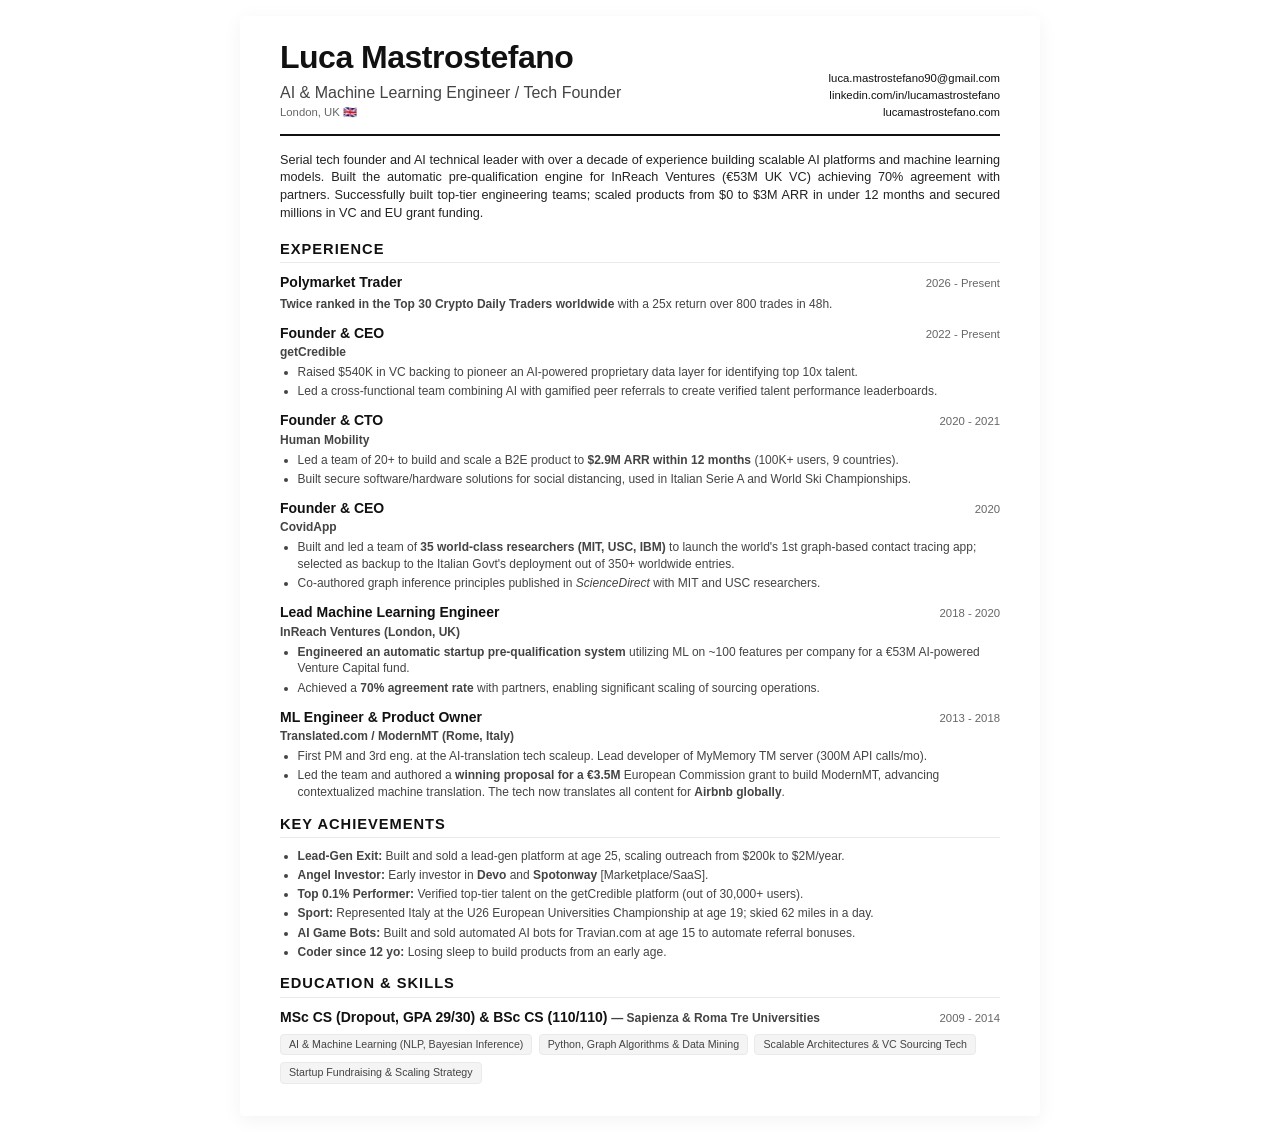
==== Luca_Mastrostefano_CV.html @ 87ac3a5f "personal website" ====
<!DOCTYPE html>
<html lang="en">

<head>
    <meta charset="UTF-8">
    <title>Luca Mastrostefano - CV</title>
    <style>
        :root {
            --primary: #111;
            --secondary: #444;
            --accent: #2563eb;
            --text-main: #222;
            --text-muted: #666;
            --border: #eaeaea;
        }

        @import url('https://fonts.googleapis.com/css2?family=Inter:wght@400;500;600;700&display=swap');

        * {
            box-sizing: border-box;
            margin: 0;
            padding: 0;
        }

        body {
            font-family: 'Inter', -apple-system, BlinkMacSystemFont, "Segoe UI", Roboto, sans-serif;
            color: var(--text-main);
            line-height: 1.4;
            background: #fff;
            font-size: 10pt;
            margin: 0;
            -webkit-font-smoothing: antialiased;
        }

        /* A4 aspect ratio & print optimization */
        .cv-container {
            max-width: 800px;
            margin: 1rem auto;
            padding: 1.2rem 2.5rem;
            background: #fff;
            box-shadow: 0 4px 20px rgba(0, 0, 0, 0.05);
            border-radius: 4px;
        }

        @media print {
            body {
                background: #fff;
                font-size: 9pt;
            }

            .cv-container {
                margin: 0;
                padding: 0;
                box-shadow: none;
                max-width: 100%;
            }

            @page {
                size: A4;
                margin: 0.8cm 1.2cm;
            }

            a {
                text-decoration: none;
                color: var(--primary);
            }
        }

        header {
            border-bottom: 2px solid var(--primary);
            padding-bottom: 0.8rem;
            margin-bottom: 1rem;
            display: flex;
            justify-content: space-between;
            align-items: flex-end;
        }

        .header-content h1 {
            font-size: 24pt;
            font-weight: 700;
            letter-spacing: -0.5px;
            margin-bottom: 0.1rem;
            color: var(--primary);
        }

        .header-content .subtitle {
            font-size: 12pt;
            font-weight: 500;
            color: var(--secondary);
        }

        .header-content p {
            font-size: 8.5pt;
            color: var(--text-muted);
            line-height: 1.5;
            font-weight: 500;
        }

        .contact-info {
            text-align: right;
            font-size: 8.5pt;
            color: var(--text-muted);
            line-height: 1.5;
            font-weight: 500;
        }

        .contact-info a {
            color: var(--primary);
            text-decoration: none;
        }

        .section {
            margin-bottom: 0.8rem;
        }

        .section-title {
            font-size: 11pt;
            font-weight: 700;
            text-transform: uppercase;
            letter-spacing: 1px;
            color: var(--primary);
            border-bottom: 1px solid var(--border);
            padding-bottom: 0.2rem;
            margin-bottom: 0.6rem;
        }

        .summary {
            font-size: 9.5pt;
            color: var(--text-main);
            margin-bottom: 1rem;
            text-align: justify;
        }

        .item {
            margin-bottom: 0.7rem;
            page-break-inside: avoid;
        }

        .item-header {
            display: flex;
            justify-content: space-between;
            align-items: baseline;
            margin-bottom: 0.05rem;
        }

        .item-title {
            font-weight: 700;
            font-size: 10.5pt;
            color: var(--primary);
        }

        .item-company {
            font-weight: 600;
            color: var(--secondary);
            font-size: 9pt;
        }

        .item-meta {
            font-size: 8.5pt;
            color: var(--text-muted);
            font-weight: 500;
            white-space: nowrap;
        }

        .item-desc {
            margin-top: 0.2rem;
        }

        .item-desc ul {
            padding-left: 1.1rem;
            margin-top: 0.2rem;
        }

        .item-desc p,
        .item-desc li {
            margin-bottom: 0.15rem;
            color: var(--secondary);
            font-size: 9pt;
        }

        .skills-list {
            display: flex;
            flex-wrap: wrap;
            gap: 0.4rem;
            list-style: none;
            padding: 0;
        }

        .skills-list li {
            background: #f4f4f5;
            padding: 0.15rem 0.5rem;
            border-radius: 4px;
            font-size: 8pt;
            font-weight: 500;
            color: var(--secondary);
            border: 1px solid var(--border);
        }
    </style>
</head>

<body>
    <div class="cv-container">
        <header>
            <div class="header-content">
                <h1>Luca Mastrostefano</h1>
                <div class="subtitle">AI & Machine Learning Engineer / Tech Founder</div>
                <p>London, UK 🇬🇧 </p>
            </div>
            <div class="contact-info">
                <a href="mailto:luca.mastrostefano90@gmail.com">luca.mastrostefano90@gmail.com</a><br>
                <a href="https://linkedin.com/in/lucamastrostefano/"
                    target="_blank">linkedin.com/in/lucamastrostefano</a><br><a href="https://lucamastrostefano.com"
                    target="_blank">lucamastrostefano.com</a>
            </div>
        </header>

        <div class="summary">
            Serial tech founder and AI technical leader with over a decade of experience building scalable AI platforms
            and machine learning models. Built the automatic pre-qualification engine for InReach Ventures (€53M UK VC)
            achieving 70% agreement with partners. Successfully built top-tier engineering teams; scaled products
            from $0 to $3M ARR in under 12 months and secured millions in VC and EU grant funding. </div>

        <div class="section">
            <h2 class="section-title">Experience</h2>

            <div class="item">
                <div class="item-header">
                    <span class="item-title">Polymarket Trader</span>
                    <span class="item-meta">2026 - Present</span>
                </div>
                <div class="item-desc">
                    <p><strong>Twice ranked in the Top 30 Crypto Daily Traders worldwide</strong> with a 25x
                        return
                        over 800 trades in
                        48h.</p>
                </div>
            </div>

            <div class="item">
                <div class="item-header">
                    <span class="item-title">Founder & CEO</span>
                    <span class="item-meta">2022 - Present</span>
                </div>
                <div class="item-company">getCredible</div>
                <div class="item-desc">
                    <ul>
                        <li>Raised $540K in VC backing to pioneer an AI-powered proprietary data layer for
                            identifying top 10x talent.</li>
                        <li>Led a cross-functional team combining AI with gamified peer referrals to
                            create
                            verified talent performance leaderboards.</li>
                    </ul>
                </div>
            </div>

            <div class="item">
                <div class="item-header">
                    <span class="item-title">Founder & CTO</span>
                    <span class="item-meta">2020 - 2021</span>
                </div>
                <div class="item-company">Human Mobility</div>
                <div class="item-desc">
                    <ul>
                        <li>Led a team of 20+ to build and scale a B2E product to
                            <strong>$2.9M ARR within 12
                                months</strong> (100K+ users, 9 countries).
                        </li>
                        <li>Built secure software/hardware solutions for social distancing, used in Italian
                            Serie A and World Ski Championships.</li>
                    </ul>
                </div>
            </div>

            <div class="item">
                <div class="item-header">
                    <span class="item-title">Founder & CEO</span>
                    <span class="item-meta">2020</span>
                </div>
                <div class="item-company">CovidApp</div>
                <div class="item-desc">
                    <ul>
                        <li>Built and led a team of <strong>35 world-class researchers (MIT, USC, IBM)</strong>
                            to launch the world's 1st graph-based contact
                            tracing app; selected as backup to the Italian Govt's deployment out of 350+
                            worldwide entries.</li>
                        <li>Co-authored graph inference principles published in <em>ScienceDirect</em> with MIT
                            and USC researchers.</li>
                    </ul>
                </div>
            </div>

            <div class="item">
                <div class="item-header">
                    <span class="item-title">Lead Machine Learning Engineer</span>
                    <span class="item-meta">2018 - 2020</span>
                </div>
                <div class="item-company">InReach Ventures (London, UK)</div>
                <div class="item-desc">
                    <ul>
                        <li><strong>Engineered an automatic startup pre-qualification system</strong> utilizing
                            ML on ~100
                            features per company for a €53M AI-powered Venture Capital fund.</li>
                        <li>Achieved a <strong>70% agreement rate</strong> with partners, enabling significant
                            scaling of sourcing operations.</li>
                    </ul>
                </div>
            </div>

            <div class="item">
                <div class="item-header">
                    <span class="item-title">ML Engineer & Product Owner</span>
                    <span class="item-meta">2013 - 2018</span>
                </div>
                <div class="item-company">Translated.com / ModernMT (Rome, Italy)</div>
                <div class="item-desc">
                    <ul>
                        <li>First PM and 3rd eng. at the AI-translation tech scaleup. Lead developer of
                            MyMemory TM server (300M API calls/mo).</li>
                        <li>Led the team and authored a <strong>winning proposal for a €3.5M</strong> European
                            Commission grant
                            to build ModernMT, advancing contextualized machine translation. The tech now
                            translates all content for <strong>Airbnb globally</strong>.</li>
                    </ul>
                </div>
            </div>
        </div>

        <div class="section">
            <h2 class="section-title">Key Achievements</h2>
            <div class="item-desc">
                <ul style="margin-top: 0;">
                    <li><strong>Lead-Gen Exit:</strong> Built and sold a lead-gen platform at age 25, scaling
                        outreach from $200k to $2M/year.</li>
                    <li><strong>Angel Investor:</strong> Early investor in <strong>Devo</strong> and
                        <strong>Spotonway</strong> [Marketplace/SaaS].
                    </li>
                    <li><strong>Top 0.1% Performer:</strong> Verified top-tier talent on the getCredible
                        platform (out of 30,000+ users).</li>
                    <li><strong>Sport:</strong> Represented Italy at the U26 European Universities
                        Championship at age 19; skied 62 miles in a day.</li>

                    <li><strong>AI Game Bots:</strong> Built and sold automated AI bots for Travian.com at age
                        15 to automate
                        referral bonuses.</li>
                    <li><strong>Coder since 12 yo:</strong> Losing sleep to build products from an early age.
                    </li>

                </ul>
            </div>
        </div>

        <div class="section">
            <h2 class="section-title">Education & Skills</h2>
            <div class="item"
                style="margin-bottom: 0.4rem; display: flex; justify-content: space-between; align-items: baseline;">
                <div>
                    <span class="item-title">MSc CS (Dropout, GPA 29/30) & BSc CS (110/110)</span>
                    <span class="item-company"> — Sapienza & Roma Tre Universities</span>
                </div>
                <div class="item-meta">2009 - 2014</div>
            </div>
            <ul class="skills-list">
                <li>AI & Machine Learning (NLP, Bayesian Inference)</li>
                <li>Python, Graph Algorithms & Data Mining</li>
                <li>Scalable Architectures & VC Sourcing Tech</li>
                <li>Startup Fundraising & Scaling Strategy</li>
            </ul>
        </div>
    </div>
</body>

</html>
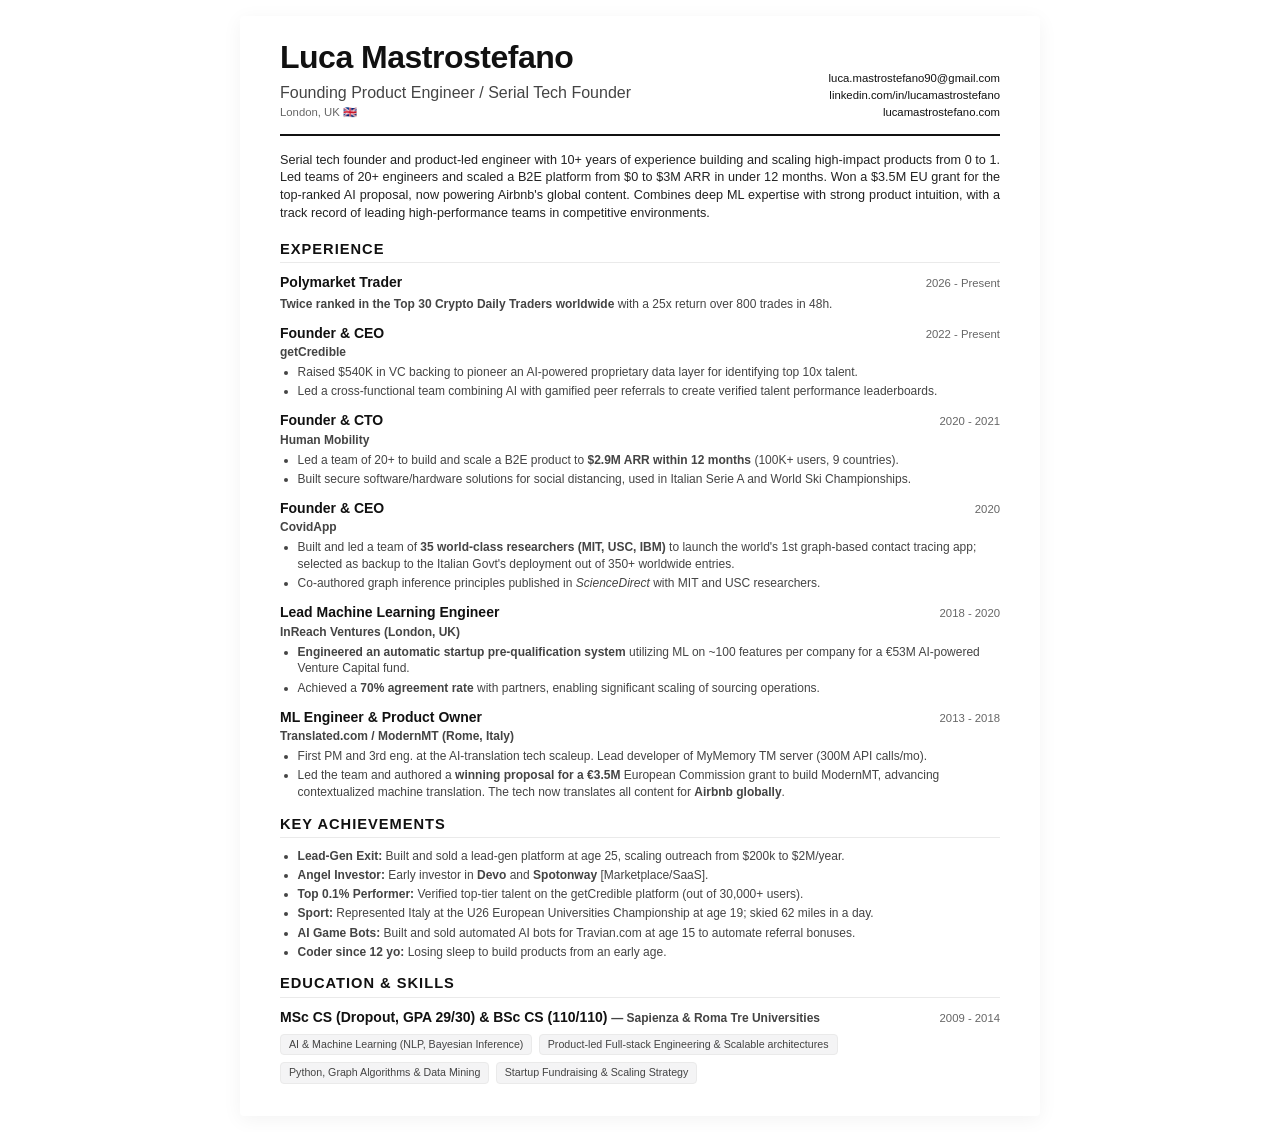
==== commit d36d0c16: "improvements" ====
--- a/Luca_Mastrostefano_CV.html
+++ b/Luca_Mastrostefano_CV.html
@@ -203,7 +203,7 @@
         <header>
             <div class="header-content">
                 <h1>Luca Mastrostefano</h1>
-                <div class="subtitle">AI & Machine Learning Engineer / Tech Founder</div>
+                <div class="subtitle">Founding Product Engineer / Serial Tech Founder</div>
                 <p>London, UK 🇬🇧 </p>
             </div>
             <div class="contact-info">
@@ -215,10 +215,12 @@
         </header>
 
         <div class="summary">
-            Serial tech founder and AI technical leader with over a decade of experience building scalable AI platforms
-            and machine learning models. Built the automatic pre-qualification engine for InReach Ventures (€53M UK VC)
-            achieving 70% agreement with partners. Successfully built top-tier engineering teams; scaled products
-            from $0 to $3M ARR in under 12 months and secured millions in VC and EU grant funding. </div>
+            Serial tech founder and product-led engineer with 10+ years of experience building and scaling high-impact
+            products from 0 to 1. Led teams of 20+ engineers and scaled a B2E platform from $0 to $3M ARR in under 12
+            months. Won a $3.5M EU grant for the top-ranked AI proposal, now powering Airbnb's global content. Combines
+            deep ML expertise with strong product intuition, with a track record of leading high-performance teams in
+            competitive environments.
+        </div>
 
         <div class="section">
             <h2 class="section-title">Experience</h2>
@@ -361,8 +363,8 @@
             </div>
             <ul class="skills-list">
                 <li>AI & Machine Learning (NLP, Bayesian Inference)</li>
+                <li>Product-led Full-stack Engineering & Scalable architectures</li>
                 <li>Python, Graph Algorithms & Data Mining</li>
-                <li>Scalable Architectures & VC Sourcing Tech</li>
                 <li>Startup Fundraising & Scaling Strategy</li>
             </ul>
         </div>
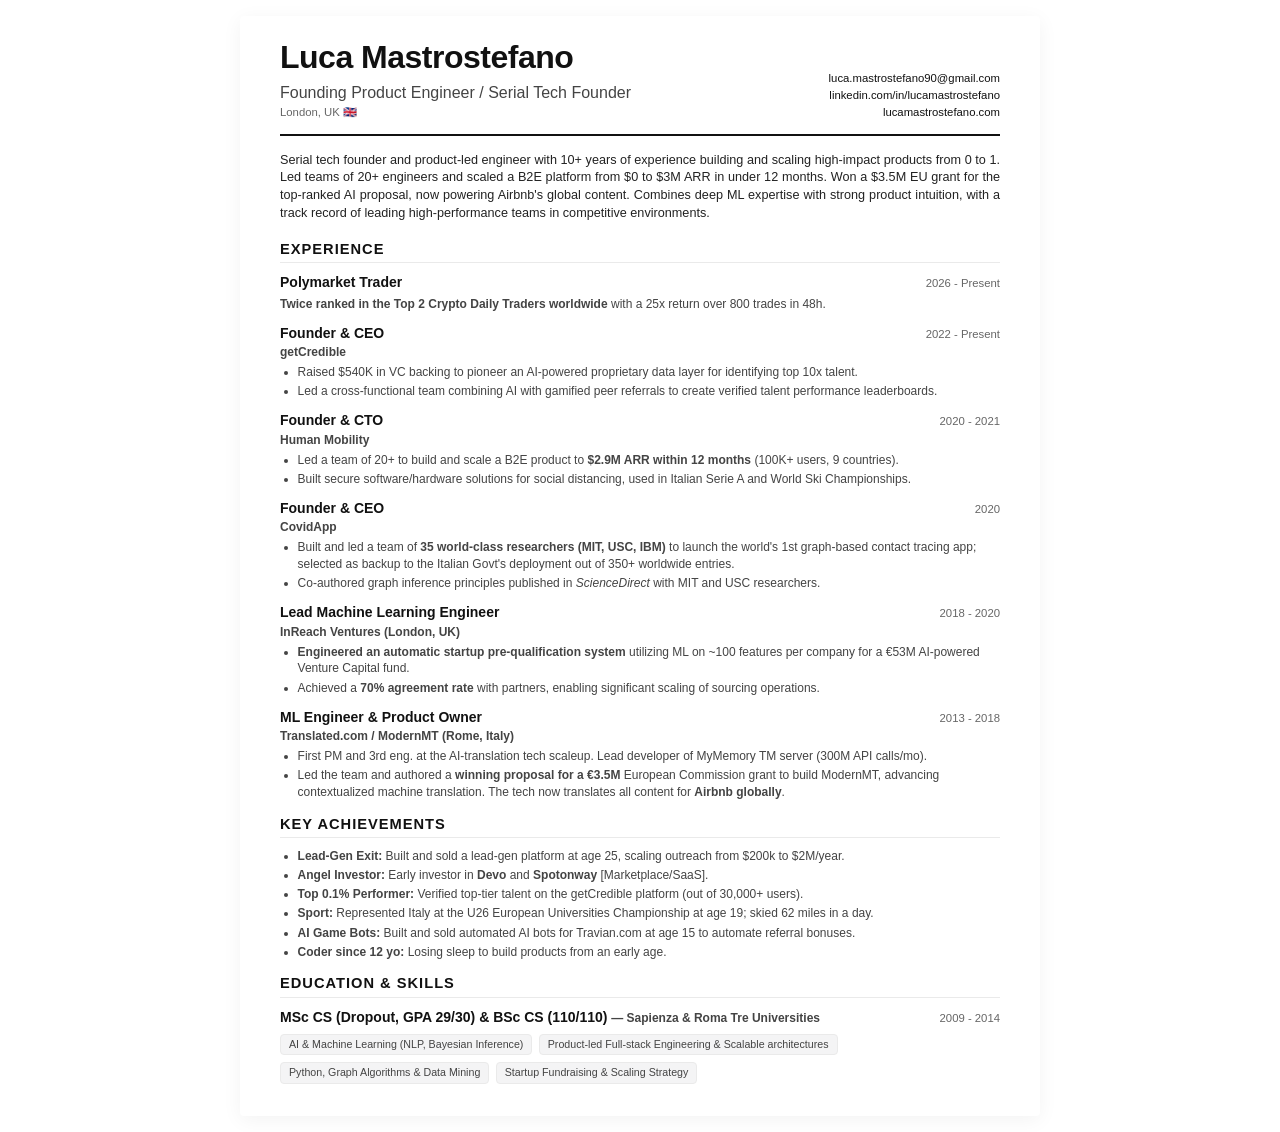
==== commit 12d4ad35: "improvements" ====
--- a/Luca_Mastrostefano_CV.html
+++ b/Luca_Mastrostefano_CV.html
@@ -231,7 +231,7 @@
                     <span class="item-meta">2026 - Present</span>
                 </div>
                 <div class="item-desc">
-                    <p><strong>Twice ranked in the Top 30 Crypto Daily Traders worldwide</strong> with a 25x
+                    <p><strong>Twice ranked in the Top 2 Crypto Daily Traders worldwide</strong> with a 25x
                         return
                         over 800 trades in
                         48h.</p>
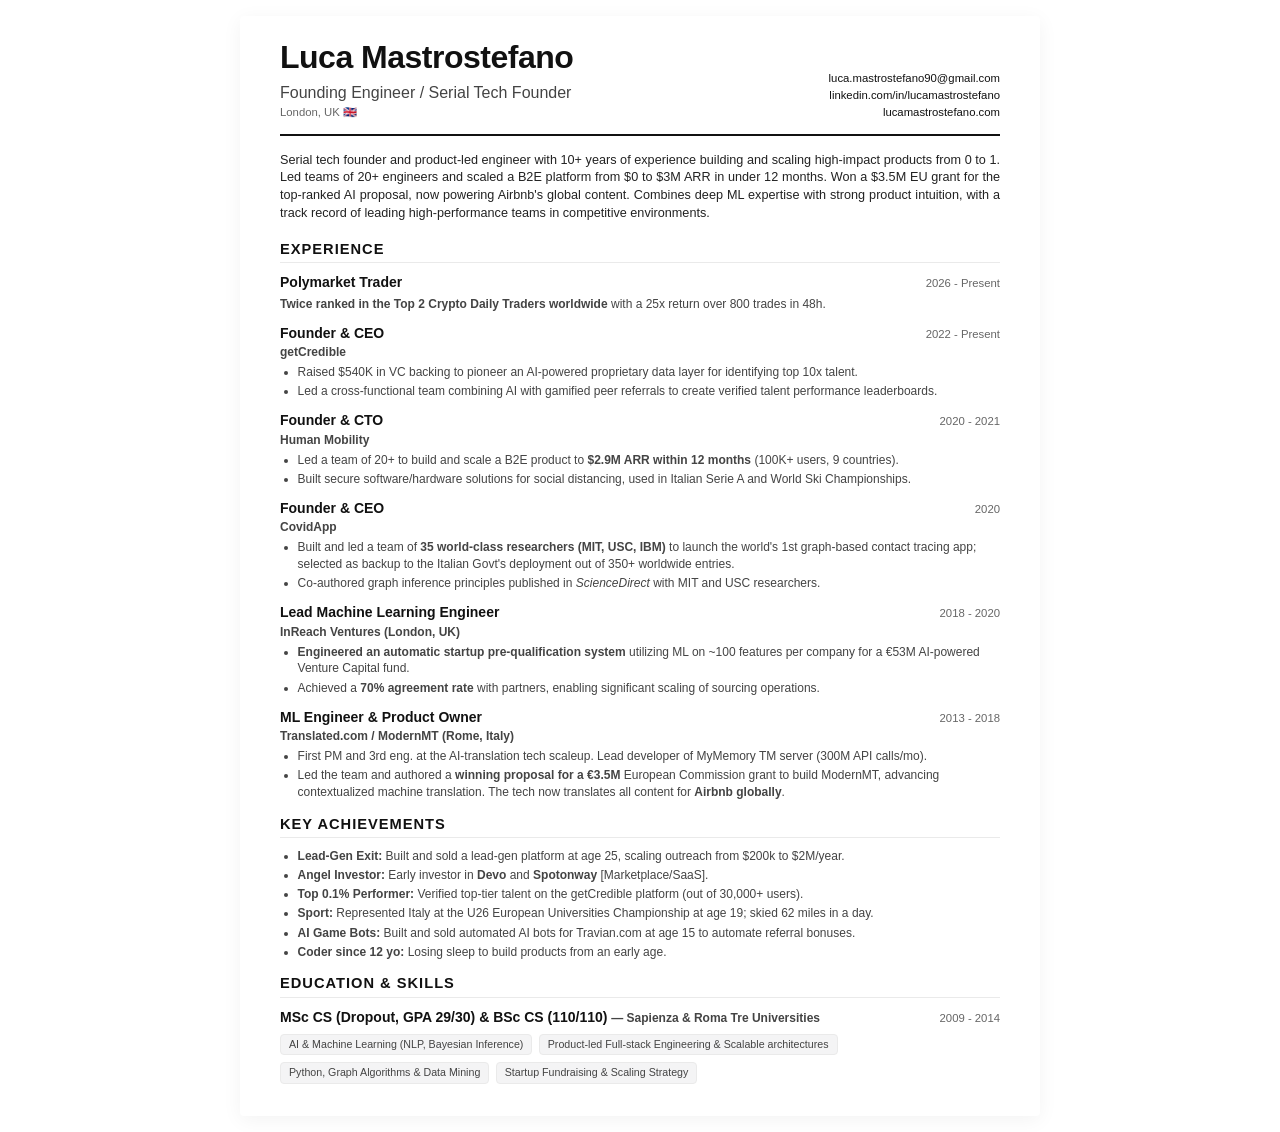
==== commit 2844833b: "improvements" ====
--- a/Luca_Mastrostefano_CV.html
+++ b/Luca_Mastrostefano_CV.html
@@ -203,7 +203,7 @@
         <header>
             <div class="header-content">
                 <h1>Luca Mastrostefano</h1>
-                <div class="subtitle">Founding Product Engineer / Serial Tech Founder</div>
+                <div class="subtitle">Founding Engineer / Serial Tech Founder</div>
                 <p>London, UK 🇬🇧 </p>
             </div>
             <div class="contact-info">
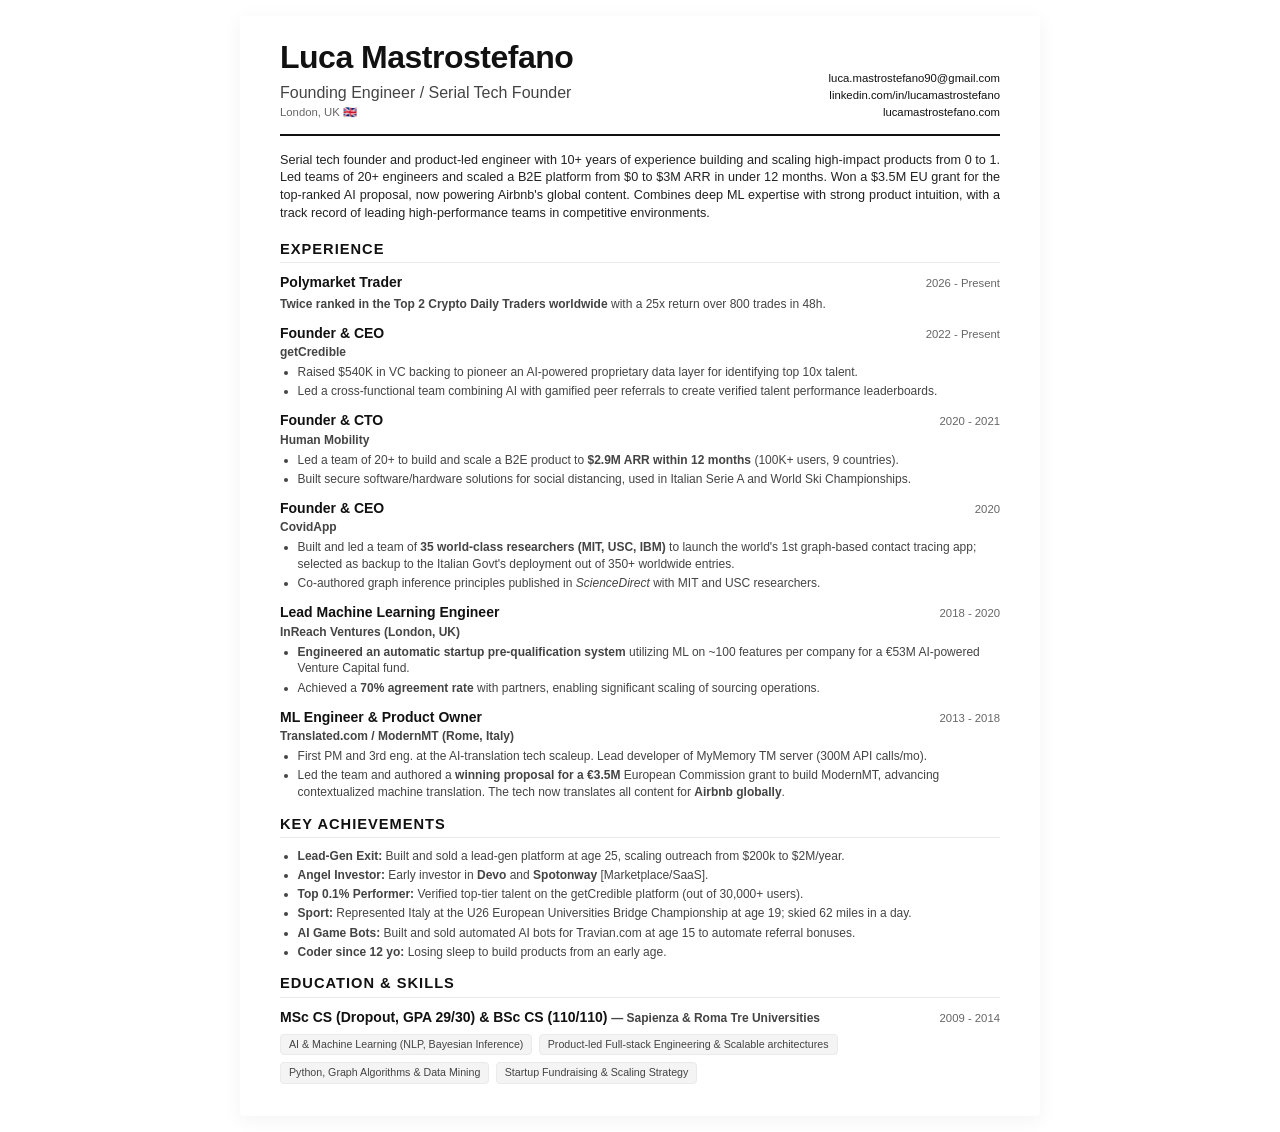
==== commit a087a856: "improvements" ====
--- a/Luca_Mastrostefano_CV.html
+++ b/Luca_Mastrostefano_CV.html
@@ -339,7 +339,7 @@
                     <li><strong>Top 0.1% Performer:</strong> Verified top-tier talent on the getCredible
                         platform (out of 30,000+ users).</li>
                     <li><strong>Sport:</strong> Represented Italy at the U26 European Universities
-                        Championship at age 19; skied 62 miles in a day.</li>
+                        Bridge Championship at age 19; skied 62 miles in a day.</li>
 
                     <li><strong>AI Game Bots:</strong> Built and sold automated AI bots for Travian.com at age
                         15 to automate
